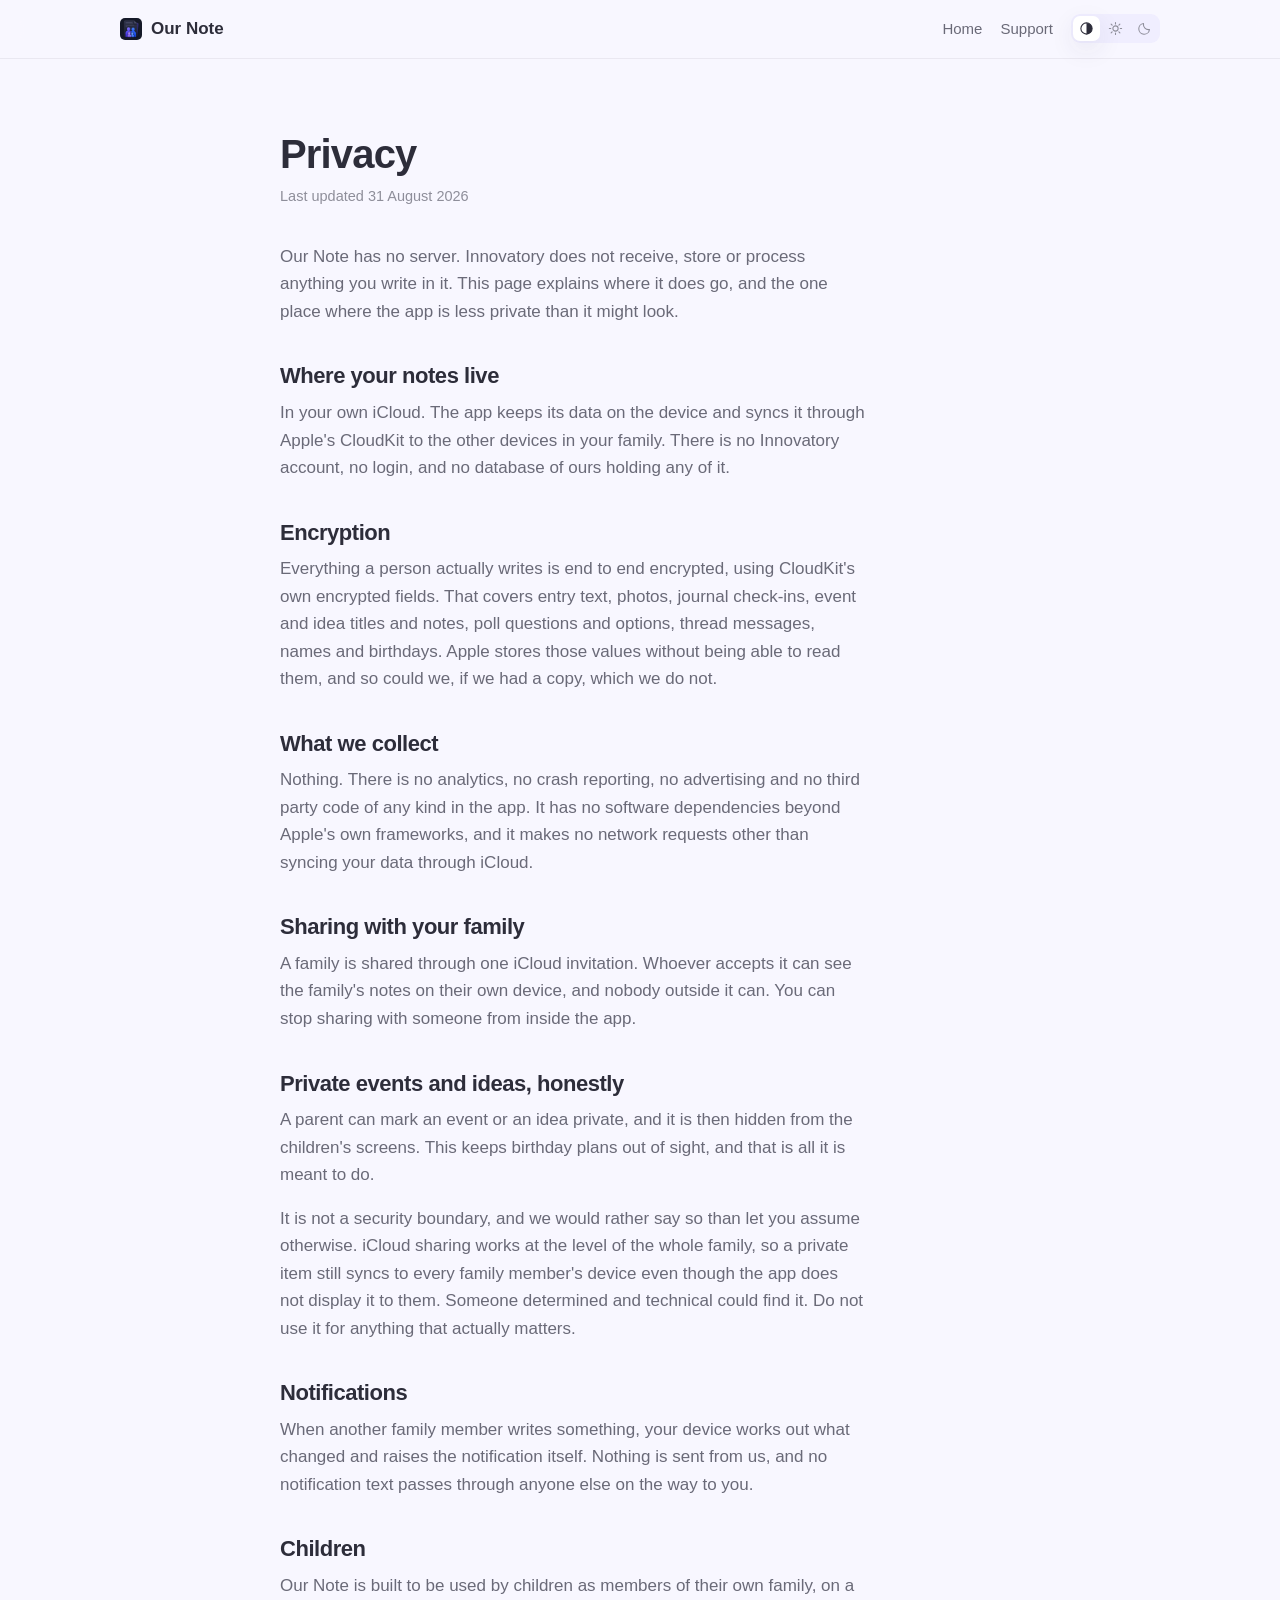
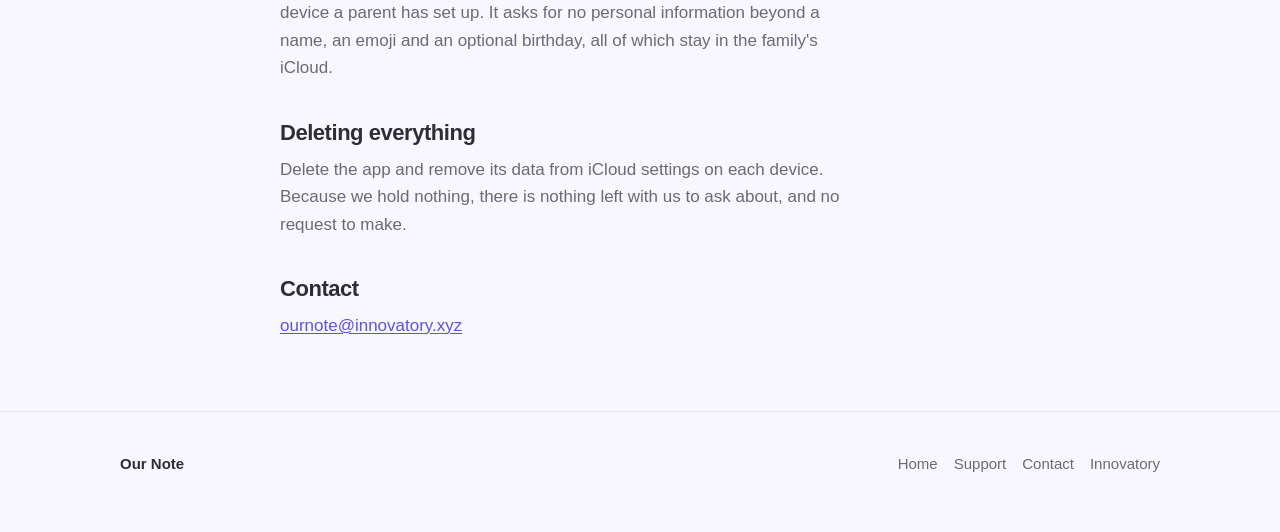
==== privacy/index.html @ 597f9ce6 "Our Note website Landing page, privacy and support, written from the app's README, Core Data model a" ====
<!DOCTYPE html>
<html lang="en">
<head>
  <meta charset="UTF-8" />
  <meta name="viewport" content="width=device-width, initial-scale=1.0" />
  <title>Privacy · Our Note</title>
  <meta name="description" content="What Our Note stores, where it stores it, and what it does not collect." />
  <link rel="canonical" href="https://ournote.net/privacy/" />
  <link rel="icon" href="../assets/ournote/icon-128.png" type="image/png" />
  <link rel="stylesheet" href="../ournote.css" />
  <meta name="theme-color" content="#f8f7ff" />
  <script src="../theme.js"></script>
</head>
<body>

  <nav class="nav">
    <div class="wrap nav-inner">
      <a class="nav-home" href="../">
        <img src="../assets/ournote/icon-128.png" alt="" width="22" height="22" style="border-radius:5px" />
        <span>Our Note</span>
      </a>
      <div class="nav-links">
        <a href="../">Home</a>
        <a href="../support/">Support</a>
        <span data-theme-mount></span>
      </div>
    </div>
  </nav>

  <main class="doc">
    <div class="narrow">
      <h1>Privacy</h1>
      <p class="updated">Last updated 31 August 2026</p>

      <p>
        Our Note has no server. Innovatory does not receive, store or process anything you
        write in it. This page explains where it does go, and the one place where the app is
        less private than it might look.
      </p>

      <h2>Where your notes live</h2>
      <p>
        In your own iCloud. The app keeps its data on the device and syncs it through Apple's
        CloudKit to the other devices in your family. There is no Innovatory account, no login,
        and no database of ours holding any of it.
      </p>

      <h2>Encryption</h2>
      <p>
        Everything a person actually writes is end to end encrypted, using CloudKit's own
        encrypted fields. That covers entry text, photos, journal check-ins, event and idea
        titles and notes, poll questions and options, thread messages, names and birthdays.
        Apple stores those values without being able to read them, and so could we, if we had
        a copy, which we do not.
      </p>

      <h2>What we collect</h2>
      <p>
        Nothing. There is no analytics, no crash reporting, no advertising and no third party
        code of any kind in the app. It has no software dependencies beyond Apple's own
        frameworks, and it makes no network requests other than syncing your data through
        iCloud.
      </p>

      <h2>Sharing with your family</h2>
      <p>
        A family is shared through one iCloud invitation. Whoever accepts it can see the
        family's notes on their own device, and nobody outside it can. You can stop sharing
        with someone from inside the app.
      </p>

      <h2>Private events and ideas, honestly</h2>
      <p>
        A parent can mark an event or an idea private, and it is then hidden from the children's
        screens. This keeps birthday plans out of sight, and that is all it is meant to do.
      </p>
      <p>
        It is not a security boundary, and we would rather say so than let you assume otherwise.
        iCloud sharing works at the level of the whole family, so a private item still syncs to
        every family member's device even though the app does not display it to them. Someone
        determined and technical could find it. Do not use it for anything that actually
        matters.
      </p>

      <h2>Notifications</h2>
      <p>
        When another family member writes something, your device works out what changed and
        raises the notification itself. Nothing is sent from us, and no notification text passes
        through anyone else on the way to you.
      </p>

      <h2>Children</h2>
      <p>
        Our Note is built to be used by children as members of their own family, on a device a
        parent has set up. It asks for no personal information beyond a name, an emoji and an
        optional birthday, all of which stay in the family's iCloud.
      </p>

      <h2>Deleting everything</h2>
      <p>
        Delete the app and remove its data from iCloud settings on each device. Because we hold
        nothing, there is nothing left with us to ask about, and no request to make.
      </p>

      <h2>Contact</h2>
      <p>
        <a href="mailto:ournote@innovatory.xyz">ournote@innovatory.xyz</a>
      </p>
    </div>
  </main>

  <footer class="footer">
    <div class="wrap">
      <div class="footer-top">
        <div><p class="footer-tag">Our Note</p></div>
        <div class="footer-links">
          <a href="../">Home</a>
          <a href="../support/">Support</a>
          <a href="mailto:ournote@innovatory.xyz">Contact</a>
          <a href="https://innovatory.xyz/">Innovatory</a>
        </div>
      </div>
    </div>
  </footer>
</body>
</html>
---- ournote.css ----
/* Our Note — ournote.net
   The palette is the app's own palette, lifted from Theme/OurNoteTheme.swift
   rather than picked again here, so the site and the app cannot drift apart.
   Violet is appPrimary, pink is appSecondary, blue is appAccent.

   Light is the default: :root carries the light values, and dark is an
   override. That is the opposite of scratchd.net, and deliberate. theme.js
   always stamps data-theme, so :root alone only shows with JavaScript off. */

:root {
  color-scheme: light;

  --bg:        #f8f7ff;
  --card:      #ffffff;
  --surface:   #f0eeff;
  --text:      #2d2d3a;
  --muted:     #6a6a78;
  --faint:     #8e8e9a;
  --line:      #e6e4f5;
  --line-soft: rgba(45, 45, 58, 0.07);

  --violet: #6c63ff;
  --pink:   #e0457b;
  --blue:   #1573c4;
  --green:  #3e9b42;

  --link:      #5b52e8;
  --nav-bg:    rgba(248, 247, 255, 0.85);
  --btn-bg:    #6c63ff;
  --btn-fg:    #ffffff;
  --btn-hover: #574fe0;
  --wash:      rgba(108, 99, 255, 0.05);
  --shadow:    0 8px 26px rgba(45, 40, 90, 0.09);
  --shadow-lg: 0 18px 46px rgba(45, 40, 90, 0.14);

  --sans: -apple-system, BlinkMacSystemFont, "SF Pro Text", "Segoe UI", Inter, sans-serif;
  --measure: 62ch;
  --pad: clamp(20px, 5vw, 40px);
}

:root[data-theme="dark"] {
  color-scheme: dark;

  --bg:        #12131b;
  --card:      #1c1c24;
  --surface:   #26262f;
  --text:      #f2f2f7;
  --muted:     #a3a3b0;
  --faint:     #83838f;
  --line:      #33333d;
  --line-soft: rgba(255, 255, 255, 0.07);

  --violet: #8b85ff;
  --pink:   #ff8fb5;
  --blue:   #64b5f6;
  --green:  #81c784;

  --link:      #a49fff;
  --nav-bg:    rgba(18, 19, 27, 0.82);
  --btn-bg:    #8b85ff;
  --btn-fg:    #14141c;
  --btn-hover: #a49fff;
  --wash:      rgba(139, 133, 255, 0.08);
  --shadow:    0 8px 26px rgba(0, 0, 0, 0.45);
  --shadow-lg: 0 18px 46px rgba(0, 0, 0, 0.55);
}

* { box-sizing: border-box; }

html { scroll-behavior: smooth; }
@media (prefers-reduced-motion: reduce) { html { scroll-behavior: auto; } }

body {
  margin: 0;
  background: var(--bg);
  color: var(--text);
  font: 400 17px/1.62 var(--sans);
  -webkit-font-smoothing: antialiased;
  text-rendering: optimizeLegibility;
}

.wrap { width: min(1040px, 100% - (var(--pad) * 2)); margin-inline: auto; }
.narrow { width: min(720px, 100% - (var(--pad) * 2)); margin-inline: auto; }

a { color: var(--link); text-decoration-thickness: 1px; text-underline-offset: 2px; }
a:hover { text-decoration-thickness: 2px; }

h1, h2, h3 { line-height: 1.16; letter-spacing: -0.021em; margin: 0; }
h1 { font-size: clamp(34px, 5.4vw, 54px); font-weight: 700; }
h2 { font-size: clamp(25px, 3.4vw, 34px); font-weight: 650; }
h3 { font-size: 19px; font-weight: 620; }
p  { margin: 0 0 16px; }
p:last-child { margin-bottom: 0; }

/* ---------- nav ---------- */

.nav {
  position: sticky; top: 0; z-index: 40;
  background: var(--nav-bg);
  backdrop-filter: saturate(1.6) blur(14px);
  border-bottom: 1px solid var(--line-soft);
}
.nav-inner { display: flex; align-items: center; gap: 18px; height: 58px; }
.nav-home { display: flex; align-items: center; gap: 9px; color: var(--text); text-decoration: none; font-weight: 620; }
.nav-links { margin-left: auto; display: flex; align-items: center; gap: 18px; font-size: 15px; }
.nav-links a { color: var(--muted); text-decoration: none; }
.nav-links a:hover { color: var(--text); }
@media (max-width: 700px) { .nav-links .optional { display: none; } }

/* ---------- hero ---------- */

.hero { padding: clamp(48px, 9vw, 96px) 0 clamp(36px, 6vw, 64px); text-align: center; }
.hero .wrap { max-width: 780px; }
.app-icon {
  width: 92px; height: 92px; border-radius: 21px;
  box-shadow: var(--shadow-lg); margin-bottom: 22px;
}
.wordmark {
  font-size: 13px; letter-spacing: 0.14em; text-transform: uppercase;
  color: var(--faint); margin: 0 0 12px;
}
.hero-sub {
  font-size: clamp(17px, 2.1vw, 20px); color: var(--muted);
  margin: 20px auto 0; max-width: 56ch;
}
.hero-sub strong { color: var(--text); font-weight: 600; }

.cta-row { display: flex; flex-wrap: wrap; gap: 12px; justify-content: center; margin-top: 30px; }
.btn {
  display: inline-flex; align-items: center; gap: 8px;
  padding: 11px 20px; border-radius: 11px;
  font-size: 16px; font-weight: 580; text-decoration: none;
  background: var(--btn-bg); color: var(--btn-fg);
  transition: background 0.15s ease;
}
.btn:hover { background: var(--btn-hover); }
.btn-ghost {
  background: transparent; color: var(--text);
  border: 1px solid var(--line); box-shadow: none;
}
.btn-ghost:hover { background: var(--wash); }

.status {
  display: inline-flex; align-items: center; gap: 9px;
  margin-top: 26px; padding: 7px 15px 7px 12px;
  border: 1px solid var(--line); border-radius: 999px;
  font-size: 14.5px; color: var(--muted); background: var(--card);
}
.status .dot {
  width: 7px; height: 7px; border-radius: 50%;
  background: var(--violet); flex: none;
}

/* ---------- sections ---------- */

.section { padding: clamp(44px, 7vw, 78px) 0; border-top: 1px solid var(--line-soft); }
.section:first-of-type { border-top: 0; }
.section h2 + p { margin-top: 14px; }
.section .narrow > p { color: var(--muted); max-width: var(--measure); }
.section .narrow > p strong { color: var(--text); font-weight: 600; }

.lede { font-size: 18.5px; }

.cards {
  display: grid; gap: 16px; margin-top: 30px;
  grid-template-columns: repeat(auto-fit, minmax(min(260px, 100%), 1fr));
}
.card {
  background: var(--card); border: 1px solid var(--line);
  border-radius: 15px; padding: 20px; box-shadow: var(--shadow);
}
.card h3 { margin-bottom: 7px; }
.card p { font-size: 15.5px; color: var(--muted); margin: 0; }
.card .tag {
  display: inline-block; font-size: 12.5px; font-weight: 600;
  letter-spacing: 0.04em; text-transform: uppercase;
  margin-bottom: 10px;
}
.t-violet { color: var(--violet); }
.t-pink   { color: var(--pink); }
.t-blue   { color: var(--blue); }
.t-green  { color: var(--green); }

/* ---------- mood grid ---------- */

.moods {
  display: grid; grid-template-columns: repeat(8, 1fr); gap: 8px;
  margin-top: 28px; max-width: 520px;
}
@media (max-width: 620px) { .moods { grid-template-columns: repeat(4, 1fr); } }
.mood {
  aspect-ratio: 1; display: grid; place-items: center;
  background: var(--card); border: 1px solid var(--line);
  border-radius: 12px; font-size: 22px; line-height: 1;
}
.mood-note { margin-top: 14px; font-size: 15px; color: var(--faint); }

/* ---------- facts list ---------- */

.facts { list-style: none; margin: 26px 0 0; padding: 0; }
.facts li {
  padding: 14px 0; border-top: 1px solid var(--line-soft);
  display: grid; grid-template-columns: 190px 1fr; gap: 20px;
  font-size: 16px;
}
.facts li:last-child { border-bottom: 1px solid var(--line-soft); }
.facts dt, .facts b { font-weight: 600; }
.facts span { color: var(--muted); }
@media (max-width: 640px) {
  .facts li { grid-template-columns: 1fr; gap: 4px; }
}

/* ---------- footer ---------- */

.footer { border-top: 1px solid var(--line); padding: 40px 0 56px; font-size: 15px; }
.footer-top { display: flex; flex-wrap: wrap; gap: 20px 40px; justify-content: space-between; }
.footer-tag { font-weight: 600; margin-bottom: 4px; }
.footer-plat { color: var(--faint); margin: 0; font-size: 14.5px; }
.footer-links { display: flex; flex-wrap: wrap; gap: 16px; align-items: flex-start; }
.footer-links a { color: var(--muted); text-decoration: none; }
.footer-links a:hover { color: var(--text); }
.footer-note { margin-top: 22px; color: var(--faint); font-size: 14px; max-width: var(--measure); }

/* ---------- theme switch ---------- */

.theme-switch { display: inline-flex; gap: 2px; padding: 2px; background: var(--surface); border-radius: 9px; }
.theme-switch button {
  display: grid; place-items: center; width: 27px; height: 25px;
  border: 0; border-radius: 7px; background: transparent;
  color: var(--faint); cursor: pointer; padding: 0;
}
.theme-switch button svg { width: 15px; height: 15px; }
.theme-switch button[aria-checked="true"] { background: var(--card); color: var(--text); box-shadow: var(--shadow); }

/* ---------- document pages ---------- */

.doc { padding: clamp(40px, 6vw, 72px) 0 72px; }
.doc h1 { font-size: clamp(29px, 4vw, 40px); margin-bottom: 8px; }
.doc .updated { color: var(--faint); font-size: 14.5px; margin-bottom: 34px; }
.doc h2 { font-size: 22px; margin: 38px 0 10px; }
.doc p, .doc li { color: var(--muted); max-width: var(--measure); }
.doc li { margin-bottom: 8px; }
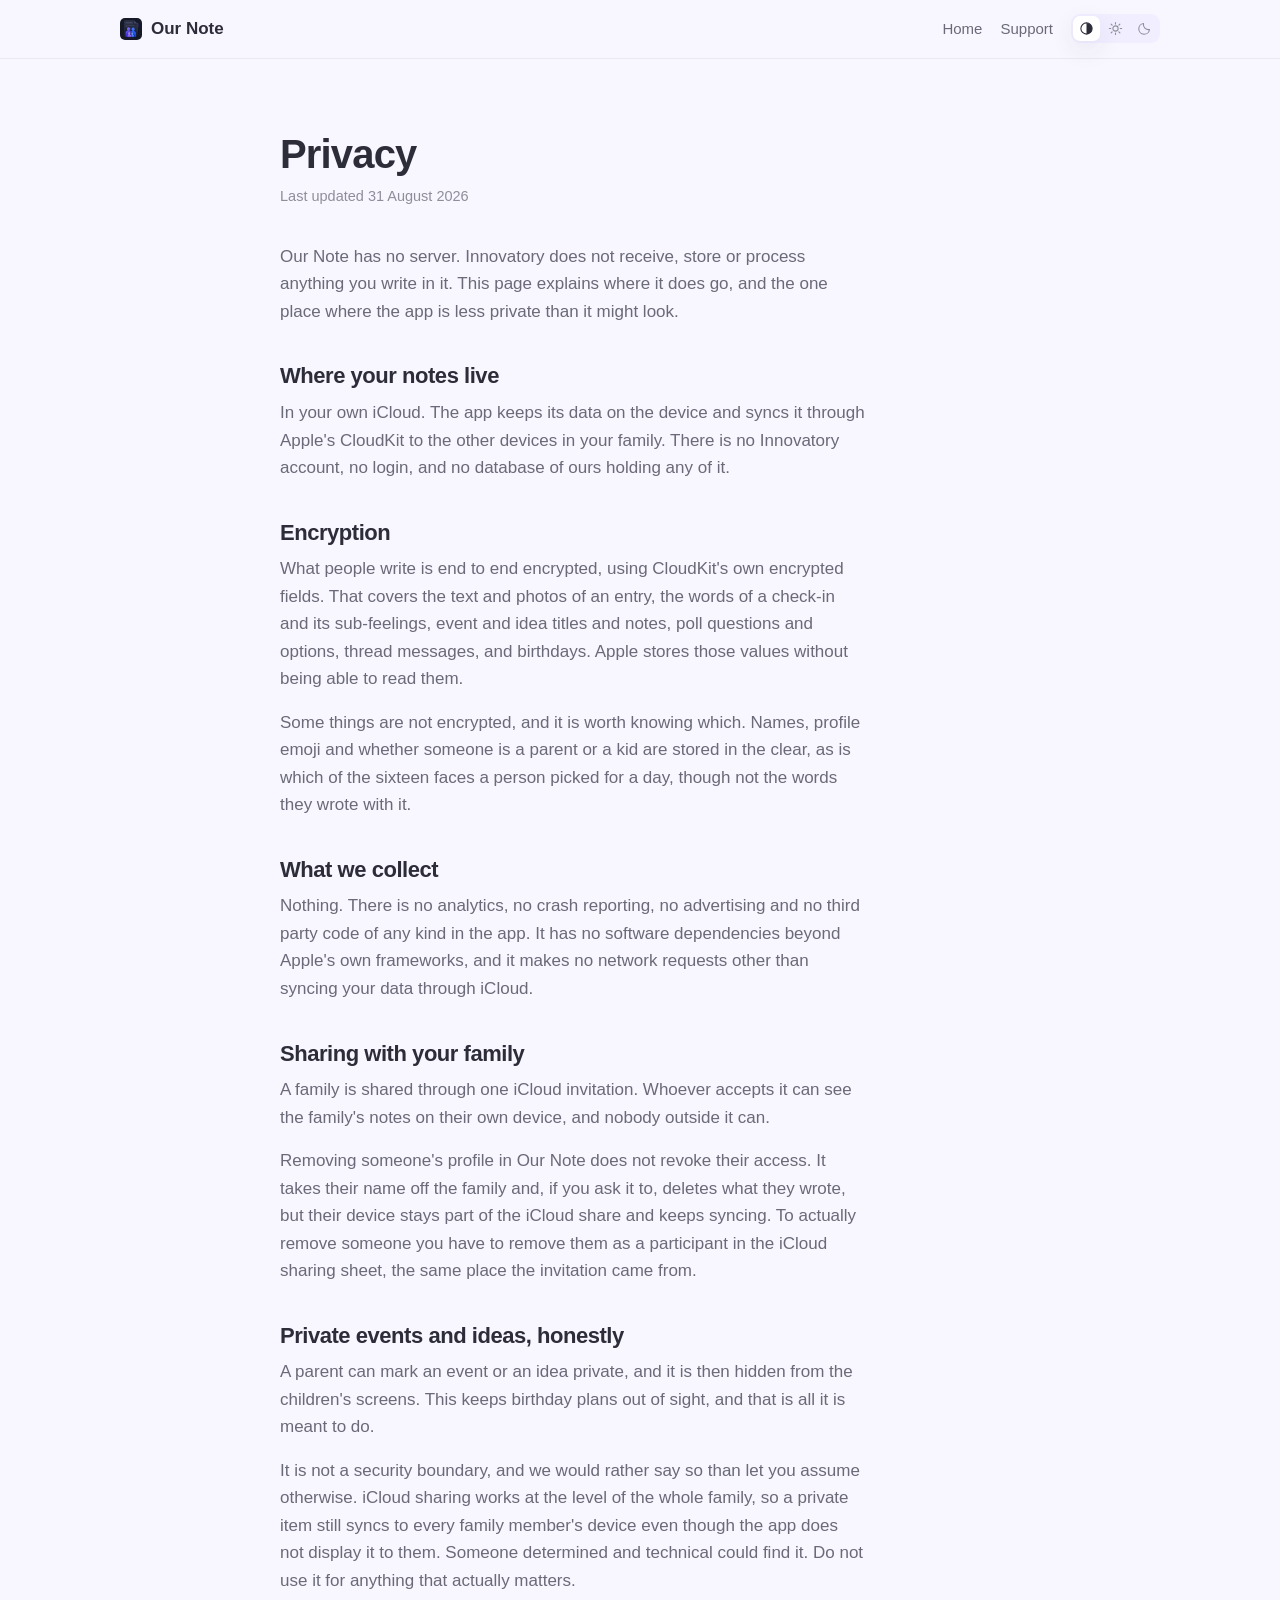
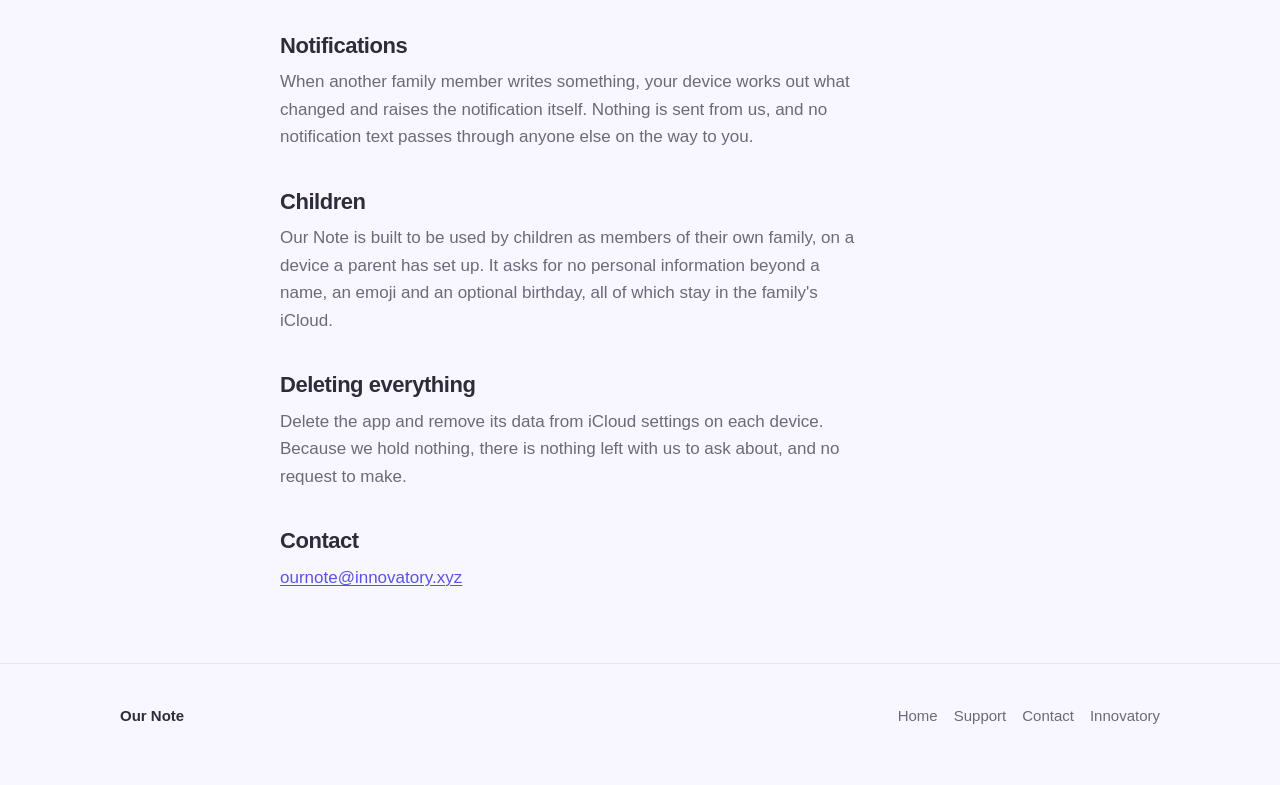
==== commit b2061d61: "Correct the privacy page, and match the app's own names Two things on the privacy page were wrong, b" ====
--- a/privacy/index.html
+++ b/privacy/index.html
@@ -6,6 +6,7 @@
   <title>Privacy · Our Note</title>
   <meta name="description" content="What Our Note stores, where it stores it, and what it does not collect." />
   <link rel="canonical" href="https://ournote.net/privacy/" />
+  <link rel="icon" href="../favicon.ico" sizes="any" />
   <link rel="icon" href="../assets/ournote/icon-128.png" type="image/png" />
   <link rel="stylesheet" href="../ournote.css" />
   <meta name="theme-color" content="#f8f7ff" />
@@ -47,11 +48,15 @@
 
       <h2>Encryption</h2>
       <p>
-        Everything a person actually writes is end to end encrypted, using CloudKit's own
-        encrypted fields. That covers entry text, photos, journal check-ins, event and idea
-        titles and notes, poll questions and options, thread messages, names and birthdays.
-        Apple stores those values without being able to read them, and so could we, if we had
-        a copy, which we do not.
+        What people write is end to end encrypted, using CloudKit's own encrypted fields.
+        That covers the text and photos of an entry, the words of a check-in and its
+        sub-feelings, event and idea titles and notes, poll questions and options, thread
+        messages, and birthdays. Apple stores those values without being able to read them.
+      </p>
+      <p>
+        Some things are not encrypted, and it is worth knowing which. Names, profile emoji and
+        whether someone is a parent or a kid are stored in the clear, as is which of the sixteen
+        faces a person picked for a day, though not the words they wrote with it.
       </p>
 
       <h2>What we collect</h2>
@@ -65,8 +70,14 @@
       <h2>Sharing with your family</h2>
       <p>
         A family is shared through one iCloud invitation. Whoever accepts it can see the
-        family's notes on their own device, and nobody outside it can. You can stop sharing
-        with someone from inside the app.
+        family's notes on their own device, and nobody outside it can.
+      </p>
+      <p>
+        Removing someone's profile in Our Note does not revoke their access. It takes their
+        name off the family and, if you ask it to, deletes what they wrote, but their device
+        stays part of the iCloud share and keeps syncing. To actually remove someone you have
+        to remove them as a participant in the iCloud sharing sheet, the same place the
+        invitation came from.
       </p>
 
       <h2>Private events and ideas, honestly</h2>
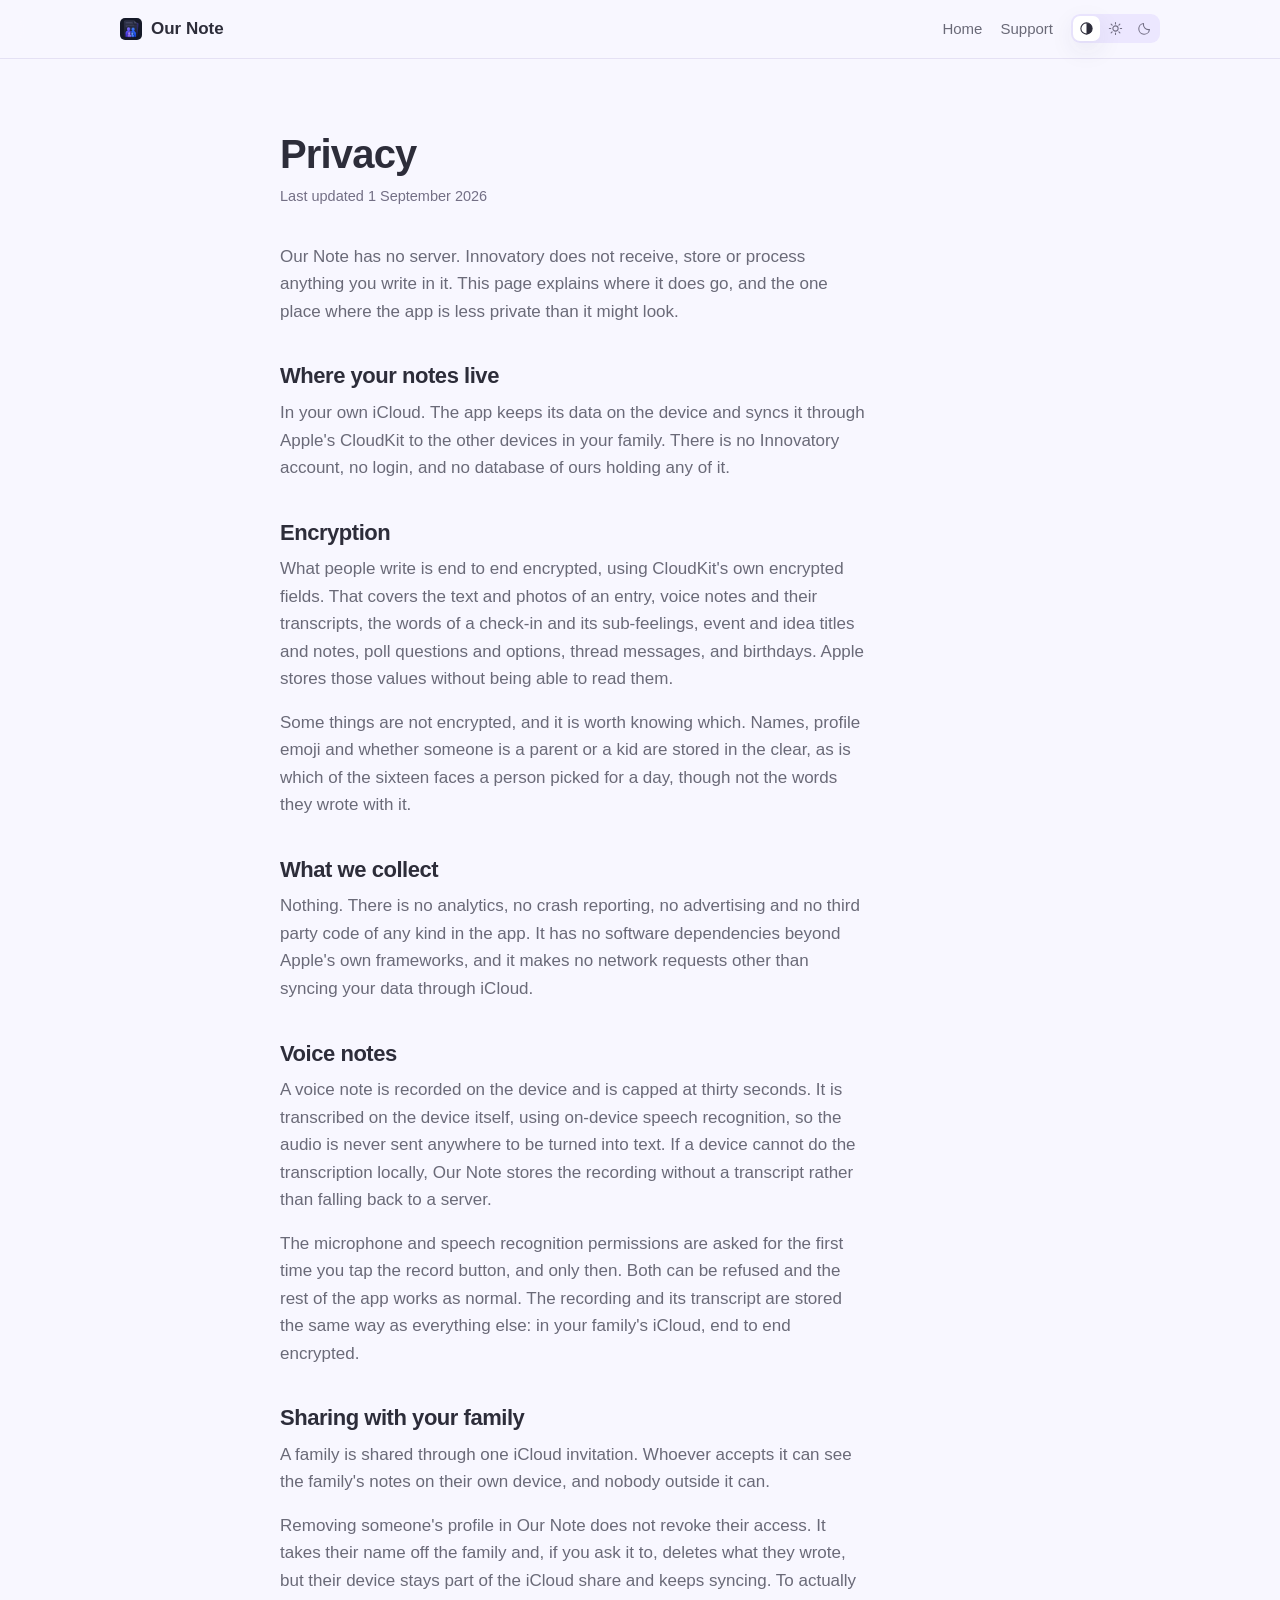
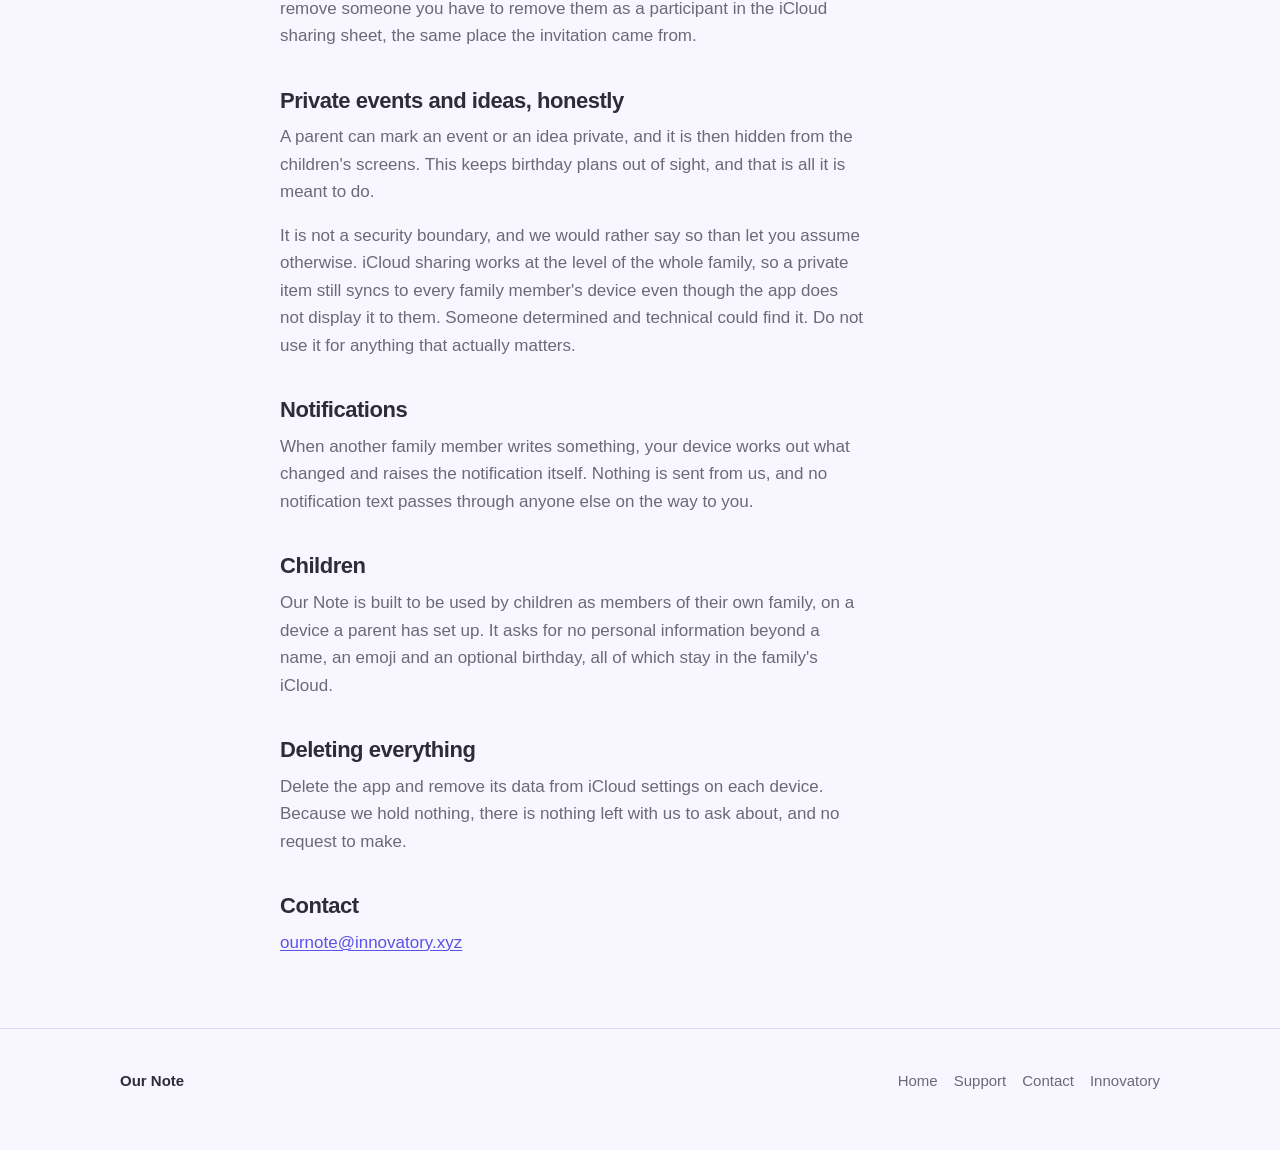
==== commit 175d6827: "Voice notes: privacy page, landing page, README Voice notes landed after this site was written, so t" ====
--- a/privacy/index.html
+++ b/privacy/index.html
@@ -31,7 +31,7 @@
   <main class="doc">
     <div class="narrow">
       <h1>Privacy</h1>
-      <p class="updated">Last updated 31 August 2026</p>
+      <p class="updated">Last updated 1 September 2026</p>
 
       <p>
         Our Note has no server. Innovatory does not receive, store or process anything you
@@ -49,9 +49,10 @@
       <h2>Encryption</h2>
       <p>
         What people write is end to end encrypted, using CloudKit's own encrypted fields.
-        That covers the text and photos of an entry, the words of a check-in and its
-        sub-feelings, event and idea titles and notes, poll questions and options, thread
-        messages, and birthdays. Apple stores those values without being able to read them.
+        That covers the text and photos of an entry, voice notes and their transcripts, the
+        words of a check-in and its sub-feelings, event and idea titles and notes, poll
+        questions and options, thread messages, and birthdays. Apple stores those values
+        without being able to read them.
       </p>
       <p>
         Some things are not encrypted, and it is worth knowing which. Names, profile emoji and
@@ -65,6 +66,21 @@
         code of any kind in the app. It has no software dependencies beyond Apple's own
         frameworks, and it makes no network requests other than syncing your data through
         iCloud.
+      </p>
+
+      <h2>Voice notes</h2>
+      <p>
+        A voice note is recorded on the device and is capped at thirty seconds. It is
+        transcribed on the device itself, using on-device speech recognition, so the audio
+        is never sent anywhere to be turned into text. If a device cannot do the
+        transcription locally, Our Note stores the recording without a transcript rather
+        than falling back to a server.
+      </p>
+      <p>
+        The microphone and speech recognition permissions are asked for the first time you
+        tap the record button, and only then. Both can be refused and the rest of the app
+        works as normal. The recording and its transcript are stored the same way as
+        everything else: in your family's iCloud, end to end encrypted.
       </p>
 
       <h2>Sharing with your family</h2>
--- a/ournote.css
+++ b/ournote.css
@@ -5,19 +5,27 @@
 
    Light is the default: :root carries the light values, and dark is an
    override. That is the opposite of scratchd.net, and deliberate. theme.js
-   always stamps data-theme, so :root alone only shows with JavaScript off. */
+   always stamps data-theme, so :root alone only shows with JavaScript off.
+
+   The neutrals are tinted violet rather than grey, the way scratchd.net runs
+   warm and carddle.net runs teal. Violet is this app's own colour, so the page
+   should be violet the way the icon is. The brand values themselves are still
+   the app's exact tokens; only the greys have been pulled toward them.
+
+   A dark violet has to keep red clearly above green or it composites back to
+   navy and reads as a cold grey. #14101c is hue 262, not 230. */
 
 :root {
   color-scheme: light;
 
   --bg:        #f8f7ff;
   --card:      #ffffff;
-  --surface:   #f0eeff;
+  --surface:   #ece7ff;
   --text:      #2d2d3a;
   --muted:     #6a6a78;
-  --faint:     #8e8e9a;
-  --line:      #e6e4f5;
-  --line-soft: rgba(45, 45, 58, 0.07);
+  --faint:     #736f85;
+  --line:      #e0daf5;
+  --line-soft: rgba(94, 78, 168, 0.13);
 
   --violet: #6c63ff;
   --pink:   #e0457b;
@@ -41,14 +49,14 @@
 :root[data-theme="dark"] {
   color-scheme: dark;
 
-  --bg:        #12131b;
-  --card:      #1c1c24;
-  --surface:   #26262f;
+  --bg:        #14101c;
+  --card:      #1e1929;
+  --surface:   #292236;
   --text:      #f2f2f7;
   --muted:     #a3a3b0;
-  --faint:     #83838f;
-  --line:      #33333d;
-  --line-soft: rgba(255, 255, 255, 0.07);
+  --faint:     #8d88a0;
+  --line:      #38304a;
+  --line-soft: rgba(178, 170, 255, 0.11);
 
   --violet: #8b85ff;
   --pink:   #ff8fb5;
@@ -140,6 +148,14 @@
 }
 .btn-ghost:hover { background: var(--wash); }
 
+/* Sits between the buttons and the availability pill, the way scratchd.net
+   puts its price under the store badge. */
+.price-note {
+  margin: 16px 0 0;
+  font-size: 15.5px;
+  color: var(--muted);
+}
+
 .status {
   display: inline-flex; align-items: center; gap: 9px;
   margin-top: 26px; padding: 7px 15px 7px 12px;
